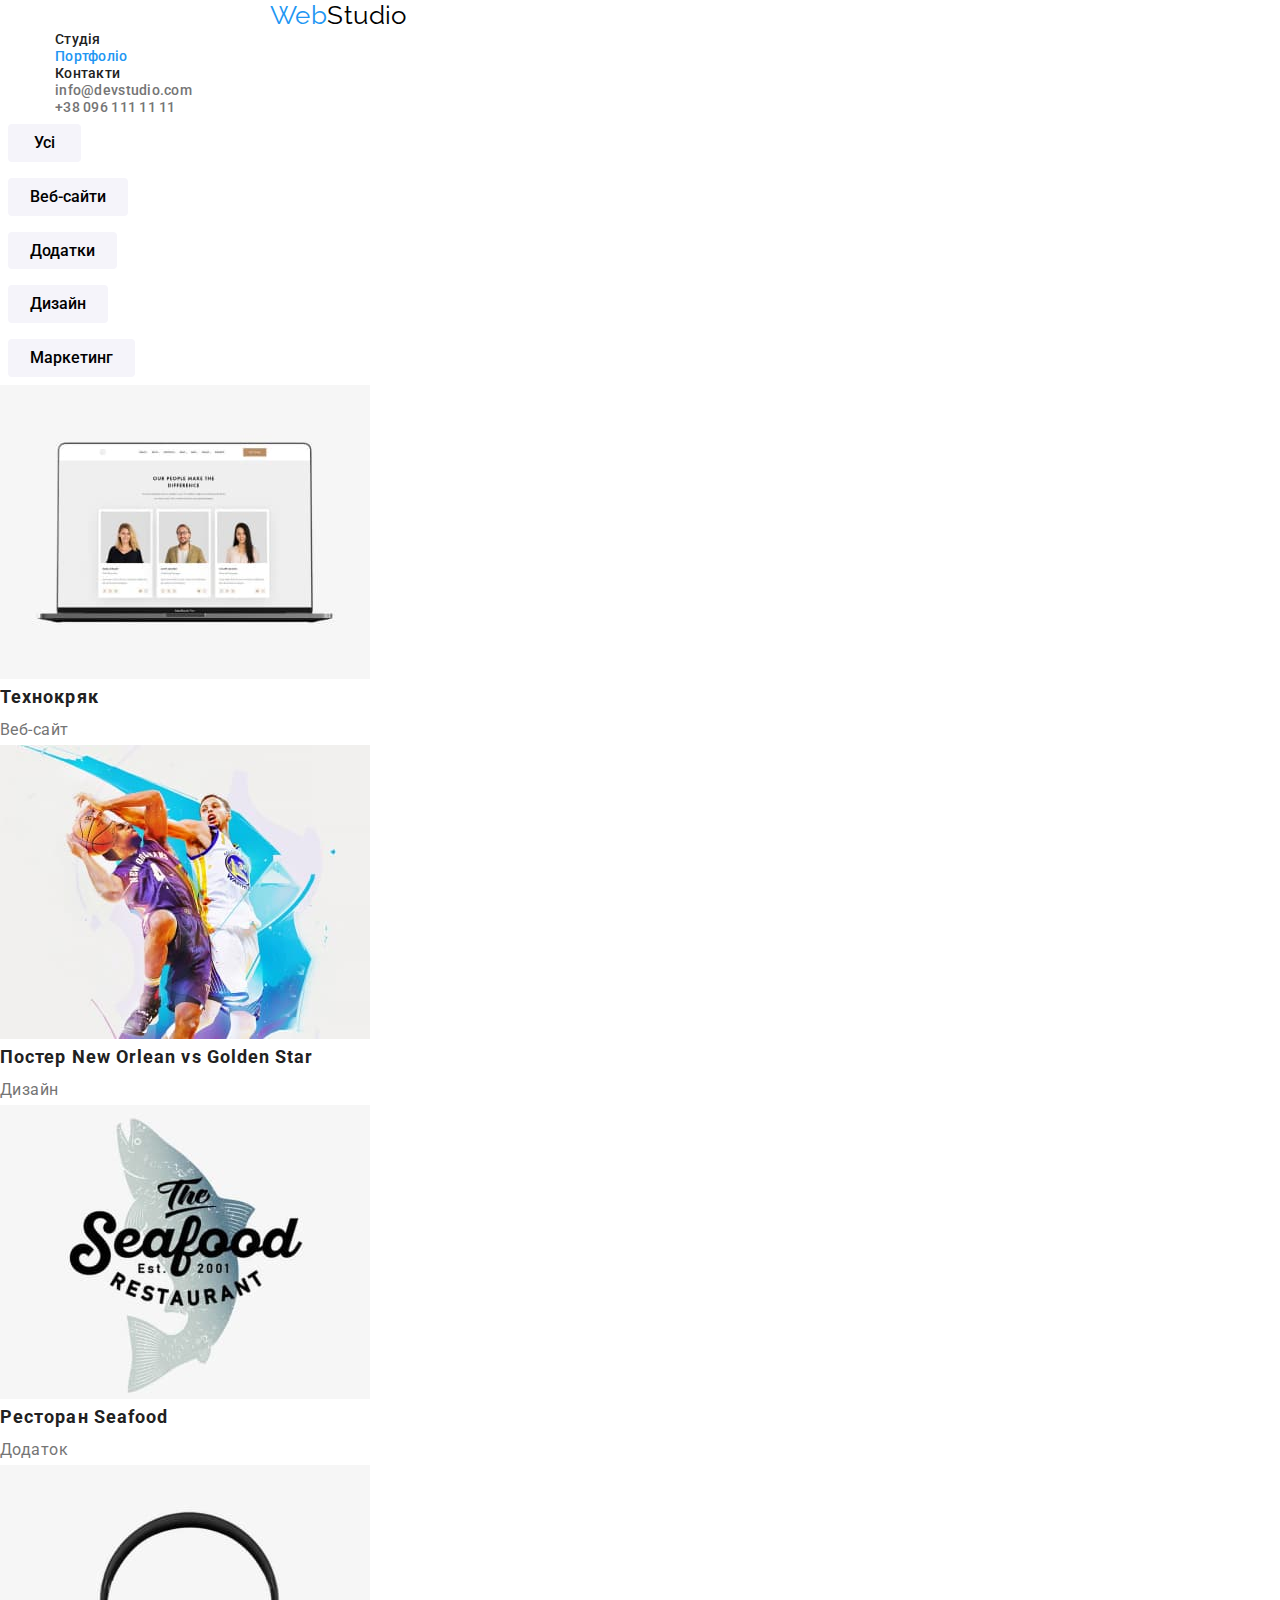
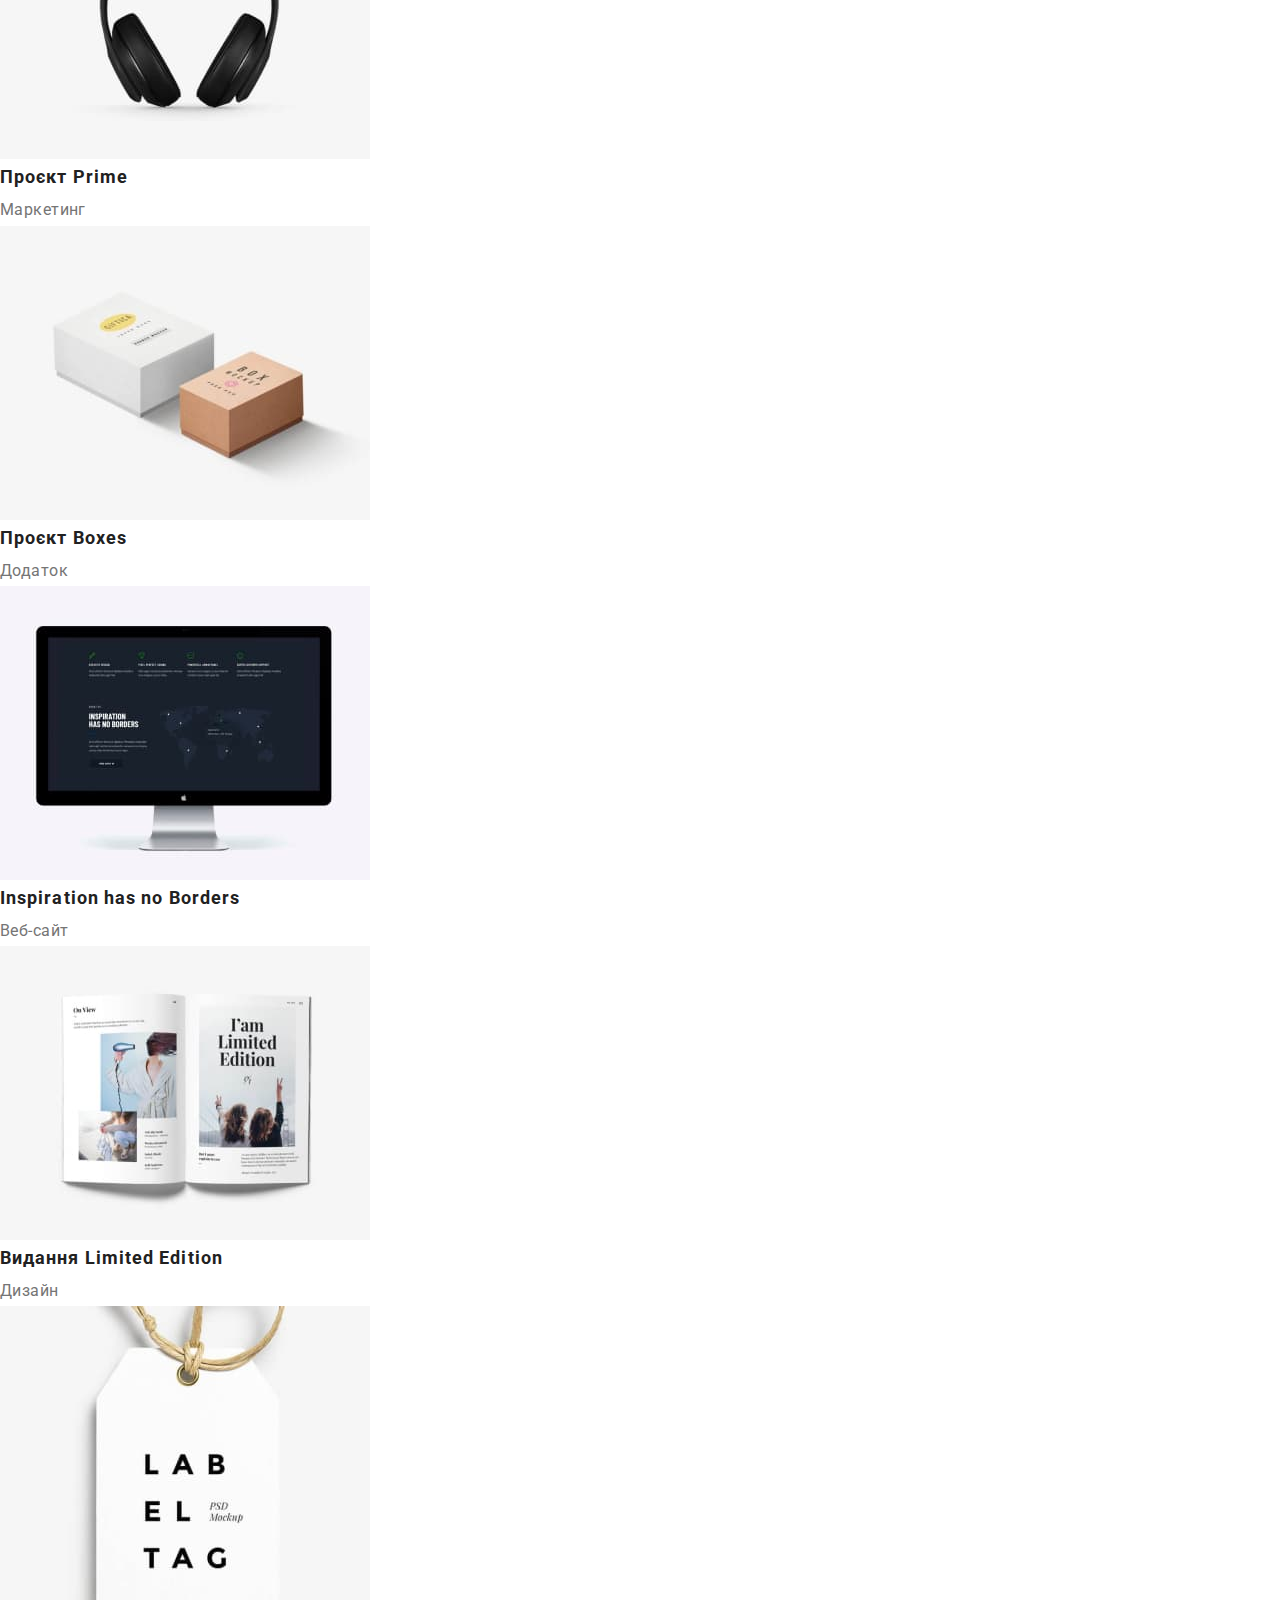
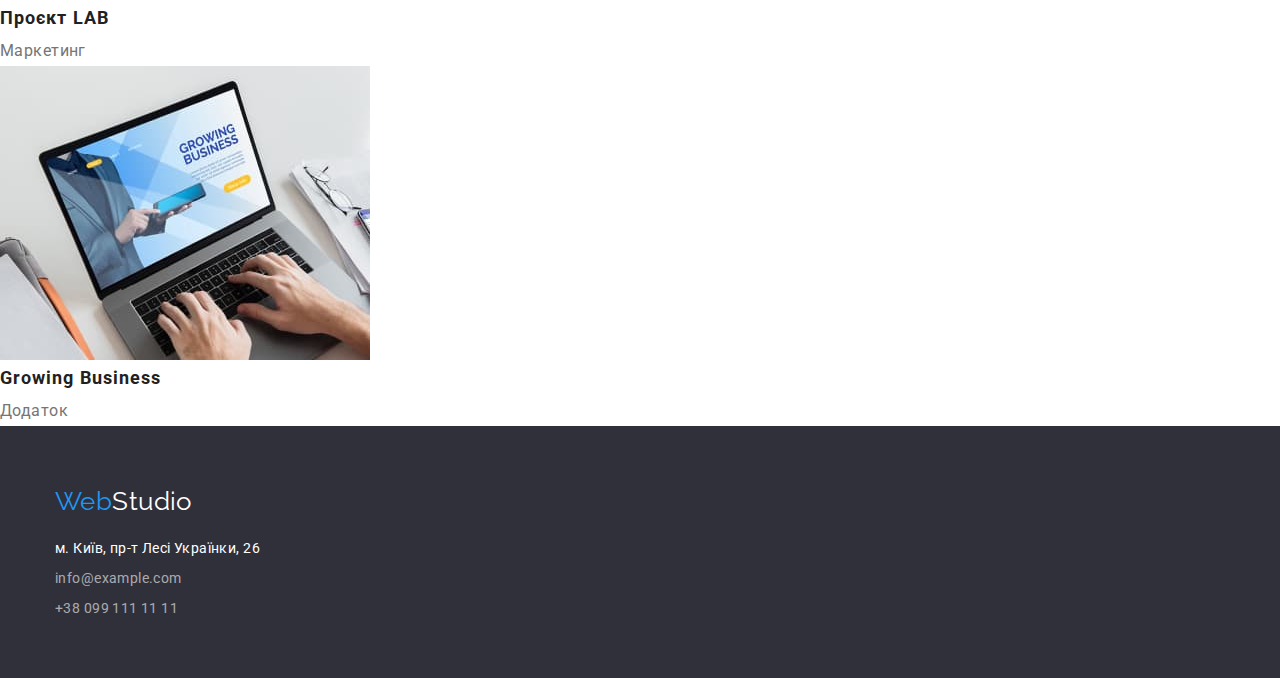
==== portfolio.html @ fede8898 "Initial commit" ====
<!DOCTYPE html>
<html lang="uk">

<head>
    <meta charset="UTF-8">
    <meta http-equiv="X-UA-Compatible" content="IE=edge">
    <meta name="viewport" content="width=device-width, initial-scale=1.0">
    <title>Document</title>
    <link rel="preconnect" href="https://fonts.googleapis.com">
    <link rel="preconnect" href="https://fonts.gstatic.com" crossorigin>
    <link
        href="https://fonts.googleapis.com/css2?family=Raleway:wght@700&family=Roboto:wght@400;500;700;900&display=swap"
        rel="stylesheet">
    <link rel="stylesheet"
        href="https://cdnjs.cloudflare.com/ajax/libs/modern-normalize/1.1.0/modern-normalize.min.css">
    <link rel="stylesheet" href="./css/styles.css" />

</head>

<body>
    <header>
        <div class="container">
            <nav class="page-nav">
                <a class="logo" href="./index.html" lang="en"><span class="logo-color">Web</span>Studio</a>
                <ul class="menu">
                    <li class="menu-item"><a class="menu-link " href="./index.html">Студія </a></li>
                    <li class="menu-item"><a class="menu-link current" href="./portfolio.html">Портфоліо</a></li>
                    <li class="menu-item"><a class="menu-link" href=""> Контакти</a> </li>
                </ul>
            </nav>

            <ul class="contact-list">
                <li class="contact-item"><a class="contact-link" href="mailto:info@devstudio.com">info@devstudio.com</a>
                </li>
                <li class="contact-item"><a class="contact-link" href="tel:+380961111111">+38 096 111 11 11</a></li>

            </ul>
        </div>
    </header>

    <!--Hero-->  
 <main>

<section class="main" >
    <h1 style="display: none;"></h1>
<ul class="main-list">
    <li><button class="list-button" type="button">Усі</button></li>
    <li><button class="list-button" type="button">Веб-сайти</button></li>
    <li><button class="list-button" type="button">Додатки</button></li>
    <li><button class="list-button" type="button">Дизайн</button></li>
    <li><button class="list-button" type="button">Маркетинг</button></li>
</ul>
<ul>
    <li>
        <img src="./images/portfolio/img.jpeg" 
        alt="Технокряк" width="370" height="294" >
        <h2 class="Project-name" >Технокряк</h2><p class="project-description">Веб-сайт</p>
    </li>
    <li>
        <img src="./images/portfolio/new-orlean.jpeg" 
        alt="Постер New Orlean vs Golden Star" width="370" height="294" >
        <h2 class="Project-name">Постер New Orlean vs Golden Star</h2><p class="project-description">Дизайн</p>
    </li>
    <li>
        <img src="./images/portfolio/seafood.jpeg" 
        alt="Ресторан Seafood" width="370" height="294" >
        <h2 class="Project-name">Ресторан Seafood</h2><p class="project-description">Додаток</p>
    </li>
    <li>
        <img src="./images/portfolio/prime.jpeg" 
        alt="Проєкт Prime" width="370" height="294" >
        <h2 class="Project-name">Проєкт Prime</h2><p class="project-description">Маркетинг</p>
    </li>
    <li>
        <img src="./images/portfolio/boxes.jpeg" 
        alt="Проєкт Boxes" width="370" height="294" >
        <h2 class="Project-name">Проєкт Boxes</h2><p class="project-description">Додаток</p>
    </li>
    <li>
        <img src="./images/portfolio/inspiration.jpeg" 
        alt="Inspiration has no Borders" width="370" height="294" >
        <h2 class="Project-name">Inspiration has no Borders</h2><p class="project-description">Веб-сайт</p>
    </li>
    <li>
        <img src="./images/portfolio/limited-edition.jpeg" 
        alt="Видання Limited Edition" width="370" height="294" >
        <h2 class="Project-name">Видання Limited Edition</h2><p class="project-description">Дизайн</p>
    </li>
    <li>
        <img src="./images/portfolio/lab.jpeg" 
        alt="Проєкт LAB" width="370" height="294" >
        <h2 class="Project-name">Проєкт LAB</h2><p class="project-description">Маркетинг</p>
    </li>
    <li>
        <img src="./images/portfolio/growing-business.jpeg" 
        alt="Growing Business" width="370" height="294" >
        <h2 class="Project-name">Growing Business</h2><p class="project-description">Додаток</p>
    </li>
</ul>

</section>

 </main>
    <footer class="footer">
        <div class="container">
            <a class="logo-footer" href="./index.html" lang="en"><span class="logo-color">Web</span>Studio</a>
    
            <address>
                <ul class="contact-list-footer">
                    <li class="contact-item"><a class="contact-link-footer" href="https://goo.gl/maps/TKHAfj8g6pcMw5vT8"
                            target="_blank" rel="noopener noreferrer"> <span class="address">м. Київ, пр-т Лесі Українки,
                                26</span></a></li>
                    <li class="contact-item"><a class="contact-link-footer"
                            href="mailto:info@example.com">info@example.com</a></li>
                    <li class="contact-item"><a class="contact-link-footer" href="tel:+380991111111">+38 099 111 11 11</a>
                    </li>
                </ul>
            </address>
    
    
        </div>
    </footer>
</body>

</html>
---- css/styles.css ----
a {
    text-decoration: none ;
}

p,
 h1,
 h2,
 h3,
 h4,
 h5,
 h6 {
  margin: 0;
}

img{
  display: block;
}

ul, ol {
    list-style: none;
    margin: 0;
    padding-left: 0;
}
:root {
    --primary-text-color: #757575;
    --secondary-text-color: #212121;
    --accent-color: #2196F3;
    --primary-white-color: #ffffff;
    --primery-color-button: #F5F4FA;
    --primary-bg-color: #2F303A;

}

body {
  color: var(--secondary-text-color);
  font-family: 'Roboto', sans-serif;
  letter-spacing: 0.03em;
  font-size: 14px;
  background-color: var(--primary-white-color);
}

.container {
  width: 1200px;
  padding-left: 15px;
  padding-right: 15px;
  margin: 0 auto;
}

.list {
  padding: 0;
  margin: 0;
  list-style: none;
} 

.button {
  font-size: 16px;
  display: block;
  margin: 0 auto;
  color:var(--primary-white-color);
  background-color:var(--accent-color);
  cursor: pointer;
  padding: 10px 32px;
  border-radius: 4px;
  text-align: center;
  min-width: 216px;
  height: 50px;
}

.button:hover,
.button:focus {
  background-color:var(--accent-color) ;
}


/* header */
.page-header {
  background: var(--primary-white-color);
}

.logo {
  color: #000000;;
  font-family: 'Raleway';
  font-size: 26px;
  line-height: 1.19;

  margin: 24px 93px 24px 215px;

  }
.logo-color {
  color: var(--accent-color);
  }

.menu-link {
  font-weight: 500;
  line-height: 1.14;
  letter-spacing: 0.02em;
  color: var(--secondary-text-color);
 
   }

.current {
  color: var(--accent-color);
  }

.menu-link:hover,
.menu-link:focus {
  color: var(--accent-color);
}

.contact-link {
  font-weight: 500;
  line-height: 1.14;
  letter-spacing: 0.02em;
  color: var(--primary-text-color);
}

.contact-link:hover,
.contact-link:focus {
  color: var(--accent-color);
}


  /* hero */ 

.hero {
  background-color: var(--primary-bg-color);
  height: 696px;
  text-align: center;
  margin-bottom: 94px; 
}

.hero-title {
  display: inline-block;
  color: var(--primary-white-color);
  font-weight: 900;
  font-size: 44px;
  line-height: 1.36;
  letter-spacing: 0.06em;
  text-transform: uppercase;
  ;

  height: 120px ;
  width: 696px;
  margin-top: 200px;
  margin-bottom: 30px;
  }
  

/* sectioon */


.section {
  padding-top: 94px;
  padding-bottom: 94px;
  background-color: var(--primary-white-color);
  }

.work-list .work-title {
  font-size: 14px;
  line-height: 1.14;
  text-transform: uppercase;   
  }

.work-description {
  line-height: 1.7;
  color:var(--primary-text-color);
  margin: 0;
  }

.section-team {
  background-color: var(--primery-color-button);
  
    }

.team-item {
  background-color: var(--primary-white-color);
  }

.section-title {
  font-size: 36px;
  line-height: 1.17;
  text-align: center;
  margin-bottom: 50px;
  }

.name-employee {
  font-size: 16px;
  line-height: 1.19;
  text-align: center; 
  }

.position {
  font-size: 16px;
  line-height: 1.19;
  text-align: center;
  color: var(--primary-text-color) ;
  }

  /* footer*/

.footer {
  background-color: var(--primary-bg-color);
  height: 252px;
  }

.logo-footer {
  color: var(--primary-white-color);
  font-family: 'Raleway',sans-serif;
  font-size: 26px;
  line-height: 1.19;

  margin: 60px 0 20px;
  display: inline-block;
  }

.contact-address-footer {
  line-height: 1.7;
  color: var(--primary-white-color);
  }

.contact-address-footer:hover,
.contact-address-footer:focus {
  color: var(--accent-color);
}



.contact-link-footer {
  font-style: normal;
  font-weight: 400;
  line-height: 1.7;
  color: rgba(255, 255, 255, 0.6);

  display: inline-block;
  height: 21px;
  margin-bottom: 9px;
}

.contact-link-footer:hover,
.contact-link-footer:focus {
  color: var(--accent-color);
}

.address {
  color: var(--primary-white-color);
}
/* portfolio */

.main {
  background-color:var(--primary-white-color);
}
.list-button {
  font-weight: 500;
  font-size: 16px;
  line-height: 1.62;
  text-align: center;
  background-color: var(--primery-color-button);

  cursor: pointer;
  border: none;
  border-radius: 4px;
  padding: 6px 22px;
  min-width: 73px;
  margin: 8px;
}
.list-button:hover,
.list-button:focus {
  color: var(--primary-white-color);
  background-color: var(--accent-color);
    
}
.Project-name {
font-size: 18px;
line-height: 2.0;
letter-spacing: 0.06em;

}
.project-description { 
    font-size: 16px;
    line-height: 1.88; 
    color: var(--primary-text-color);
}
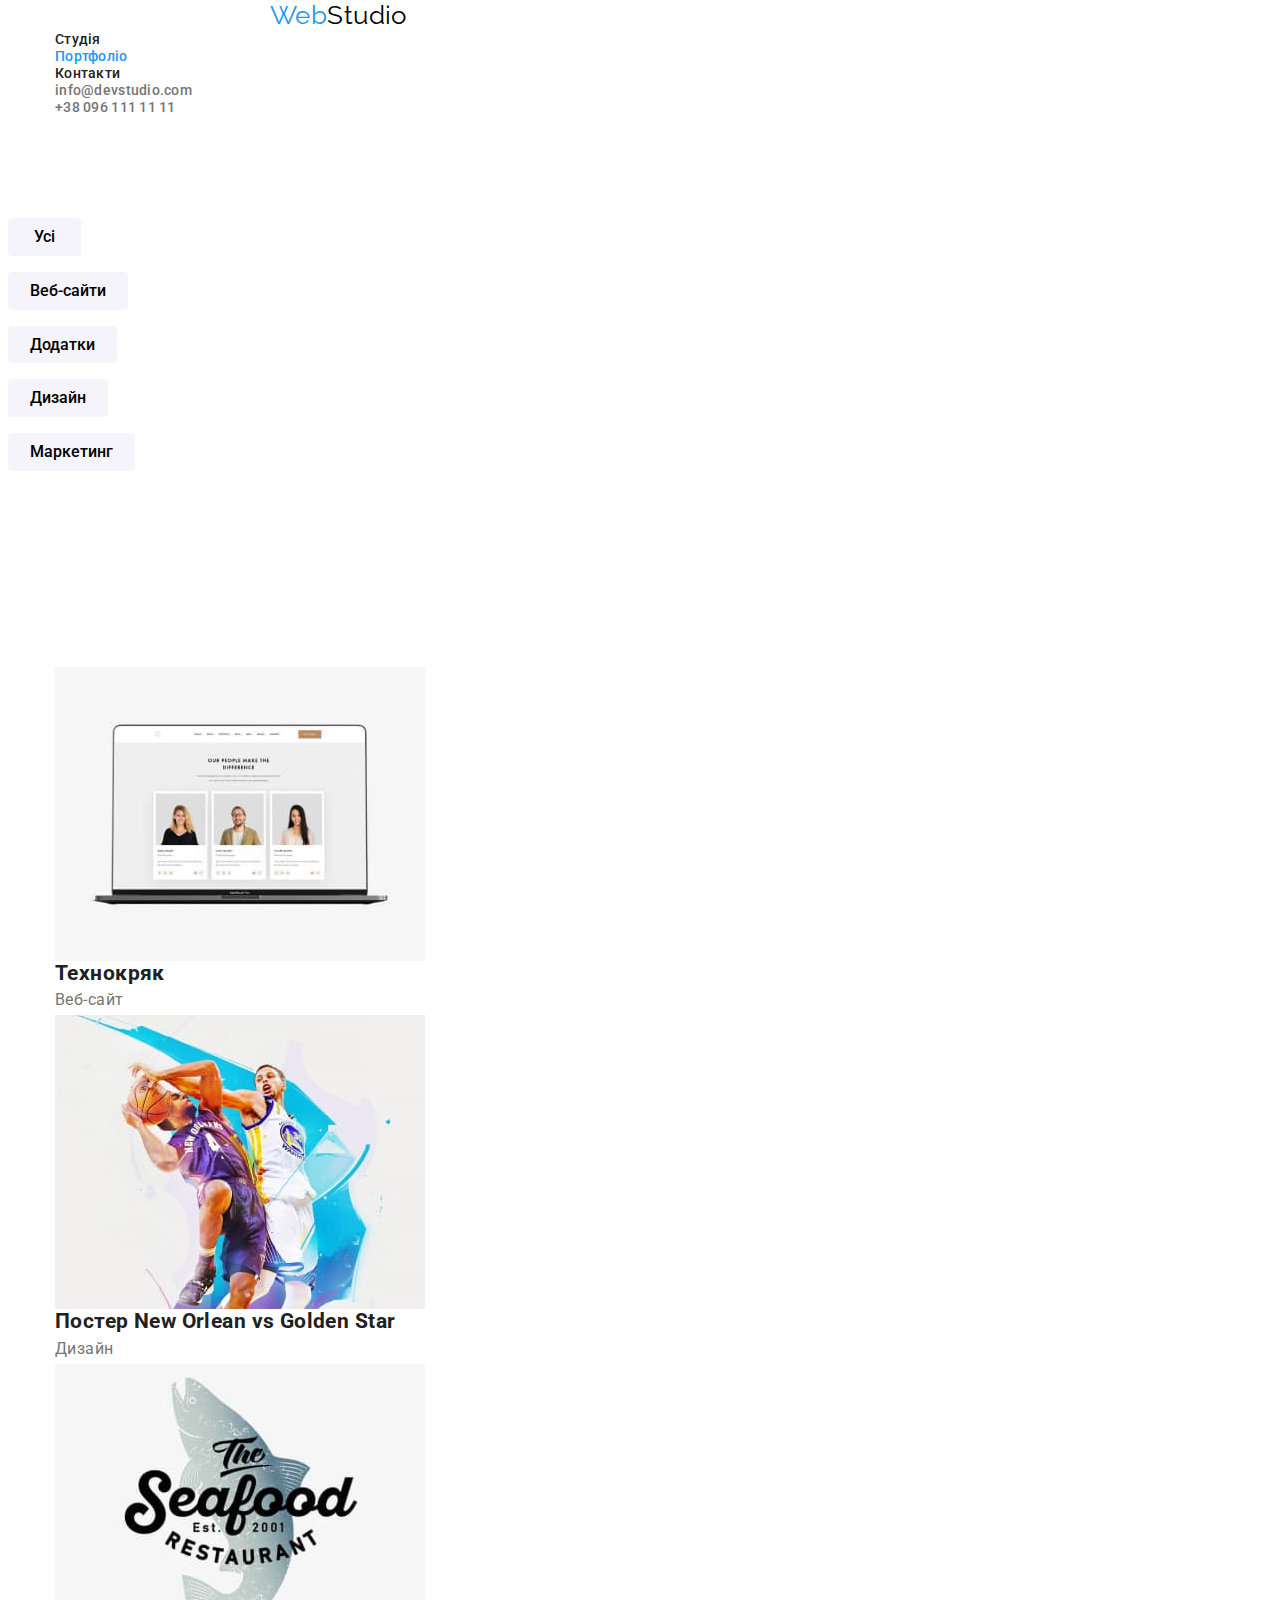
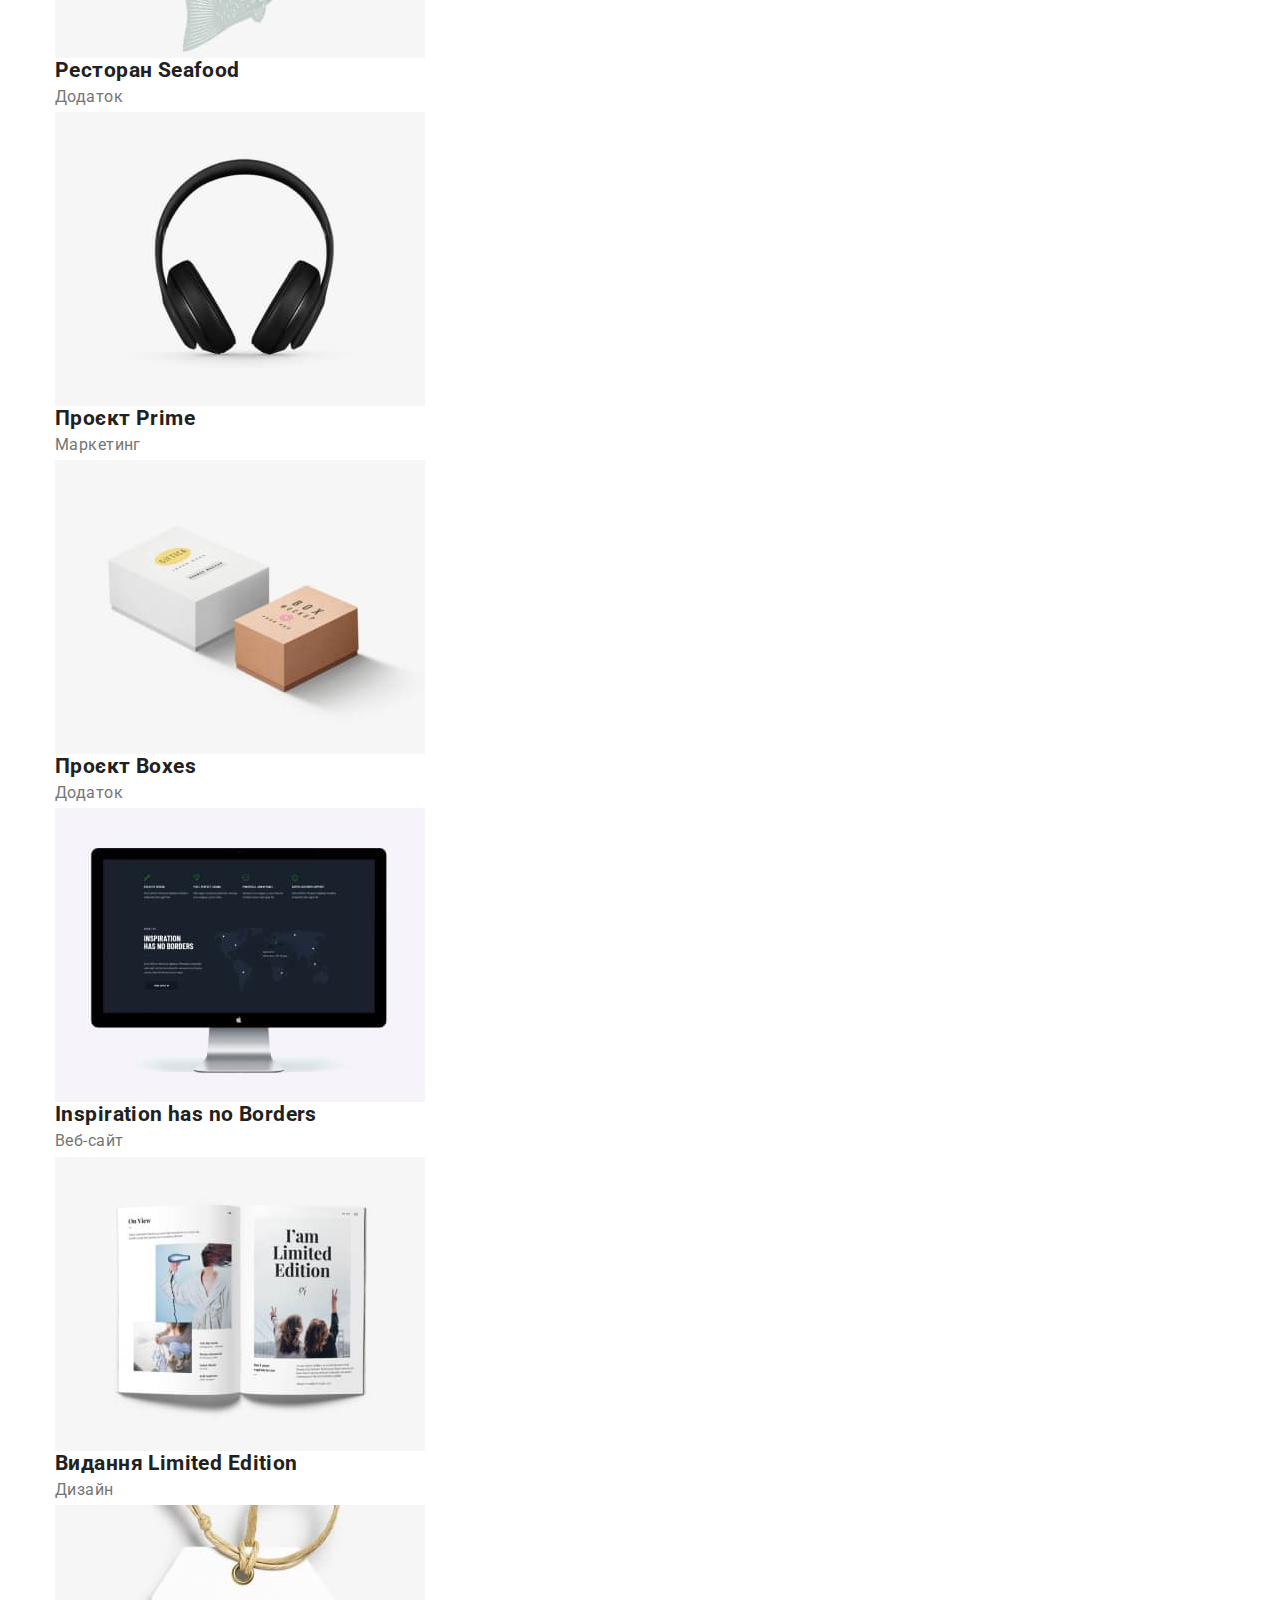
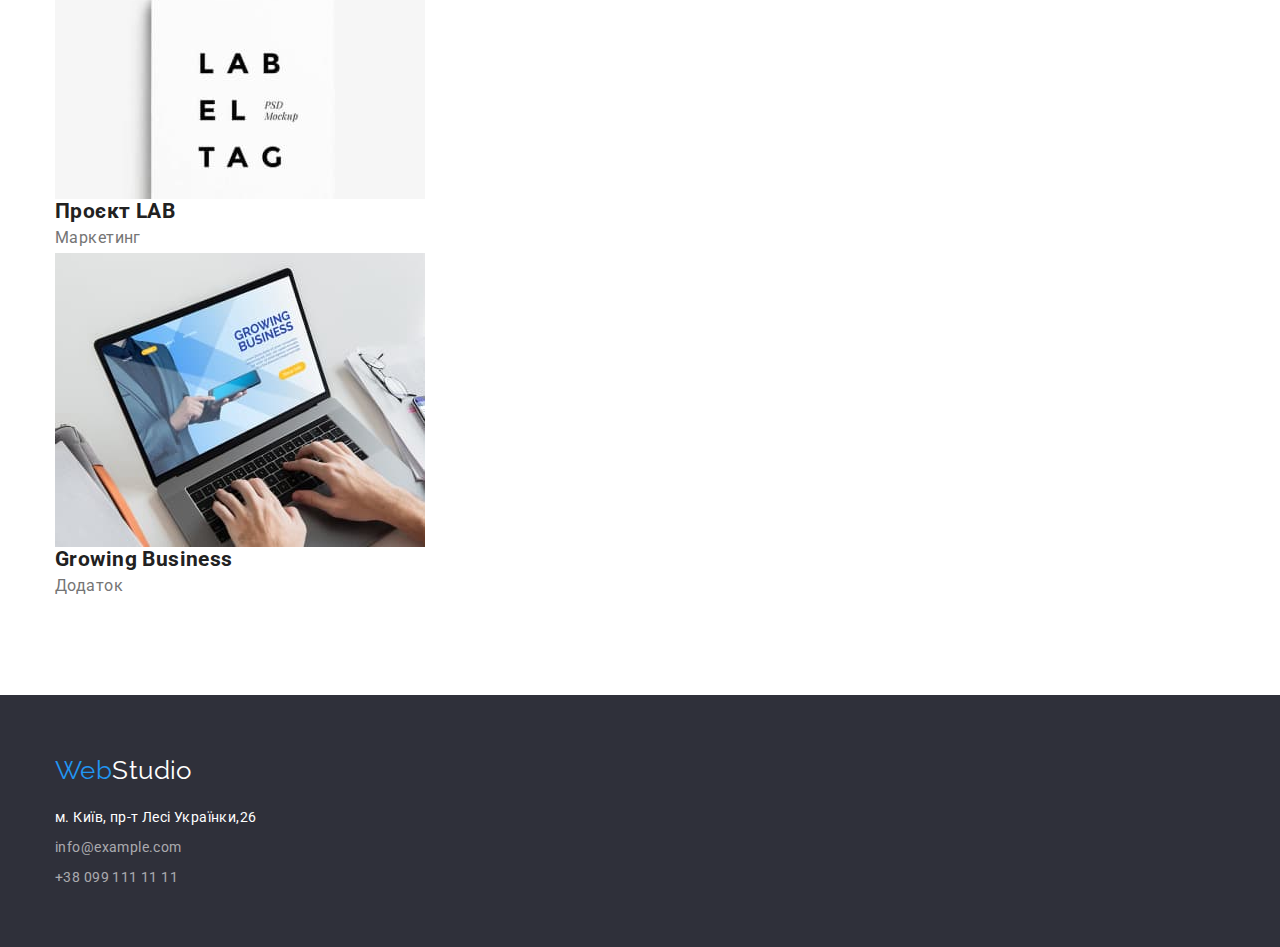
==== commit 96a521c9: "Update portfolio.html" ====
--- a/portfolio.html
+++ b/portfolio.html
@@ -19,29 +19,28 @@
 
 <body>
     <header>
-        <div class="container">
+        <div class="container nav">
             <nav class="page-nav">
                 <a class="logo" href="./index.html" lang="en"><span class="logo-color">Web</span>Studio</a>
                 <ul class="menu">
-                    <li class="menu-item"><a class="menu-link " href="./index.html">Студія </a></li>
-                    <li class="menu-item"><a class="menu-link current" href="./portfolio.html">Портфоліо</a></li>
+                    <li class="menu-item"><a class="menu-link" href="./index.html">Студія</a> </li>
+                    <li class="menu-item"><a class="menu-link current " href="./portfolio.html"> Портфоліо </a></li>
                     <li class="menu-item"><a class="menu-link" href=""> Контакти</a> </li>
                 </ul>
+                <ul class="contact-list">
+                    <li class="contact-item"><a class="contact-link" href="mailto:info@devstudio.com">info@devstudio.com</a>
+                    </li>
+                    <li class="contact-item"><a class="contact-link" href="tel:+380961111111">+38 096 111 11 11</a>
+                    </li>
+                </ul>
             </nav>
-
-            <ul class="contact-list">
-                <li class="contact-item"><a class="contact-link" href="mailto:info@devstudio.com">info@devstudio.com</a>
-                </li>
-                <li class="contact-item"><a class="contact-link" href="tel:+380961111111">+38 096 111 11 11</a></li>
-
-            </ul>
         </div>
     </header>
 
     <!--Hero-->  
  <main>
 
-<section class="main" >
+<section class="section main" >
     <h1 style="display: none;"></h1>
 <ul class="main-list">
     <li><button class="list-button" type="button">Усі</button></li>
@@ -50,57 +49,80 @@
     <li><button class="list-button" type="button">Дизайн</button></li>
     <li><button class="list-button" type="button">Маркетинг</button></li>
 </ul>
-<ul>
-    <li>
-        <img src="./images/portfolio/img.jpeg" 
-        alt="Технокряк" width="370" height="294" >
-        <h2 class="Project-name" >Технокряк</h2><p class="project-description">Веб-сайт</p>
+</section>
+
+
+<section class="section project">
+    <div class="container">
+<ul class="project-list">
+    <li class="project-item">
+        <img src="./images/portfolio/img.jpeg" alt="Технокряк" width="370" height="294" >
+       <div class="project-content">
+           <h2 class="project-name" >Технокряк</h2>
+        <p class="project-description">Веб-сайт</p>
+        </div>
     </li>
-    <li>
-        <img src="./images/portfolio/new-orlean.jpeg" 
-        alt="Постер New Orlean vs Golden Star" width="370" height="294" >
-        <h2 class="Project-name">Постер New Orlean vs Golden Star</h2><p class="project-description">Дизайн</p>
+    <li class="project-item">
+        <img src="./images/portfolio/new-orlean.jpeg" alt="Постер New Orlean vs Golden Star" width="370" height="294" >
+        <div class="project-content">
+           <h2 class="project-name">Постер New Orlean vs Golden Star</h2>
+        <p class="project-description">Дизайн</p>
+        </div>
     </li>
-    <li>
-        <img src="./images/portfolio/seafood.jpeg" 
-        alt="Ресторан Seafood" width="370" height="294" >
-        <h2 class="Project-name">Ресторан Seafood</h2><p class="project-description">Додаток</p>
+    <li class="project-item">
+        <img src="./images/portfolio/seafood.jpeg" alt="Ресторан Seafood" width="370" height="294" >
+        <div class="project-content">
+            <h2 class="project-name">Ресторан Seafood</h2>
+        <p class="project-description">Додаток</p>
+    </div>
     </li>
-    <li>
-        <img src="./images/portfolio/prime.jpeg" 
-        alt="Проєкт Prime" width="370" height="294" >
-        <h2 class="Project-name">Проєкт Prime</h2><p class="project-description">Маркетинг</p>
+    <li class="project-item">
+        <img src="./images/portfolio/prime.jpeg" alt="Проєкт Prime" width="370" height="294" >
+        <div class="project-content">
+            <h2 class="project-name">Проєкт Prime</h2>
+        <p class="project-description">Маркетинг</p>
+    </div>
     </li>
-    <li>
-        <img src="./images/portfolio/boxes.jpeg" 
-        alt="Проєкт Boxes" width="370" height="294" >
-        <h2 class="Project-name">Проєкт Boxes</h2><p class="project-description">Додаток</p>
+    <li class="project-item">
+        <img src="./images/portfolio/boxes.jpeg" alt="Проєкт Boxes" width="370" height="294" >
+        <div class="project-content">
+            <h2 class="project-name">Проєкт Boxes</h2>
+        <p class="project-description">Додаток</p>
+    </div>
     </li>
-    <li>
-        <img src="./images/portfolio/inspiration.jpeg" 
-        alt="Inspiration has no Borders" width="370" height="294" >
-        <h2 class="Project-name">Inspiration has no Borders</h2><p class="project-description">Веб-сайт</p>
+    <li class="project-item">
+        <img src="./images/portfolio/inspiration.jpeg" alt="Inspiration has no Borders" width="370" height="294" >
+        <div class="project-content">
+            <h2 class="project-name">Inspiration has no Borders</h2>
+        <p class="project-description">Веб-сайт</p>
+    </div>
     </li>
-    <li>
-        <img src="./images/portfolio/limited-edition.jpeg" 
-        alt="Видання Limited Edition" width="370" height="294" >
-        <h2 class="Project-name">Видання Limited Edition</h2><p class="project-description">Дизайн</p>
+    <li class="project-item">
+        <img src="./images/portfolio/limited-edition.jpeg" alt="Видання Limited Edition" width="370" height="294" >
+        <div class="project-content">
+            <h2 class="project-name">Видання Limited Edition</h2>
+        <p class="project-description">Дизайн</p>
+    </div>
     </li>
-    <li>
-        <img src="./images/portfolio/lab.jpeg" 
-        alt="Проєкт LAB" width="370" height="294" >
-        <h2 class="Project-name">Проєкт LAB</h2><p class="project-description">Маркетинг</p>
+    <li class="project-item">
+        <img src="./images/portfolio/lab.jpeg" alt="Проєкт LAB" width="370" height="294" >
+        <div class="project-content">
+            <h2 class="project-name">Проєкт LAB</h2>
+        <p class="project-description">Маркетинг</p>
+    </div>
     </li>
-    <li>
-        <img src="./images/portfolio/growing-business.jpeg" 
-        alt="Growing Business" width="370" height="294" >
-        <h2 class="Project-name">Growing Business</h2><p class="project-description">Додаток</p>
+    <li class="project-item">
+        <img src="./images/portfolio/growing-business.jpeg" alt="Growing Business" width="370" height="294" >
+        <div class="project-content">
+            <h2 class="project-name">Growing Business</h2>
+        <p class="project-description">Додаток</p>
+    </div>
     </li>
 </ul>
+</div>
+</section>
+</main>
 
-</section>
-
- </main>
     <footer class="footer">
         <div class="container">
             <a class="logo-footer" href="./index.html" lang="en"><span class="logo-color">Web</span>Studio</a>
@@ -108,18 +130,15 @@
             <address>
                 <ul class="contact-list-footer">
                     <li class="contact-item"><a class="contact-link-footer" href="https://goo.gl/maps/TKHAfj8g6pcMw5vT8"
-                            target="_blank" rel="noopener noreferrer"> <span class="address">м. Київ, пр-т Лесі Українки,
-                                26</span></a></li>
+                            target="_blank" rel="noopener noreferrer"> <span class="address">м. Київ, пр-т Лесі Українки,26</span></a></li>
                     <li class="contact-item"><a class="contact-link-footer"
                             href="mailto:info@example.com">info@example.com</a></li>
                     <li class="contact-item"><a class="contact-link-footer" href="tel:+380991111111">+38 099 111 11 11</a>
                     </li>
                 </ul>
             </address>
-    
-    
         </div>
     </footer>
 </body>
 
-</html>+</html>
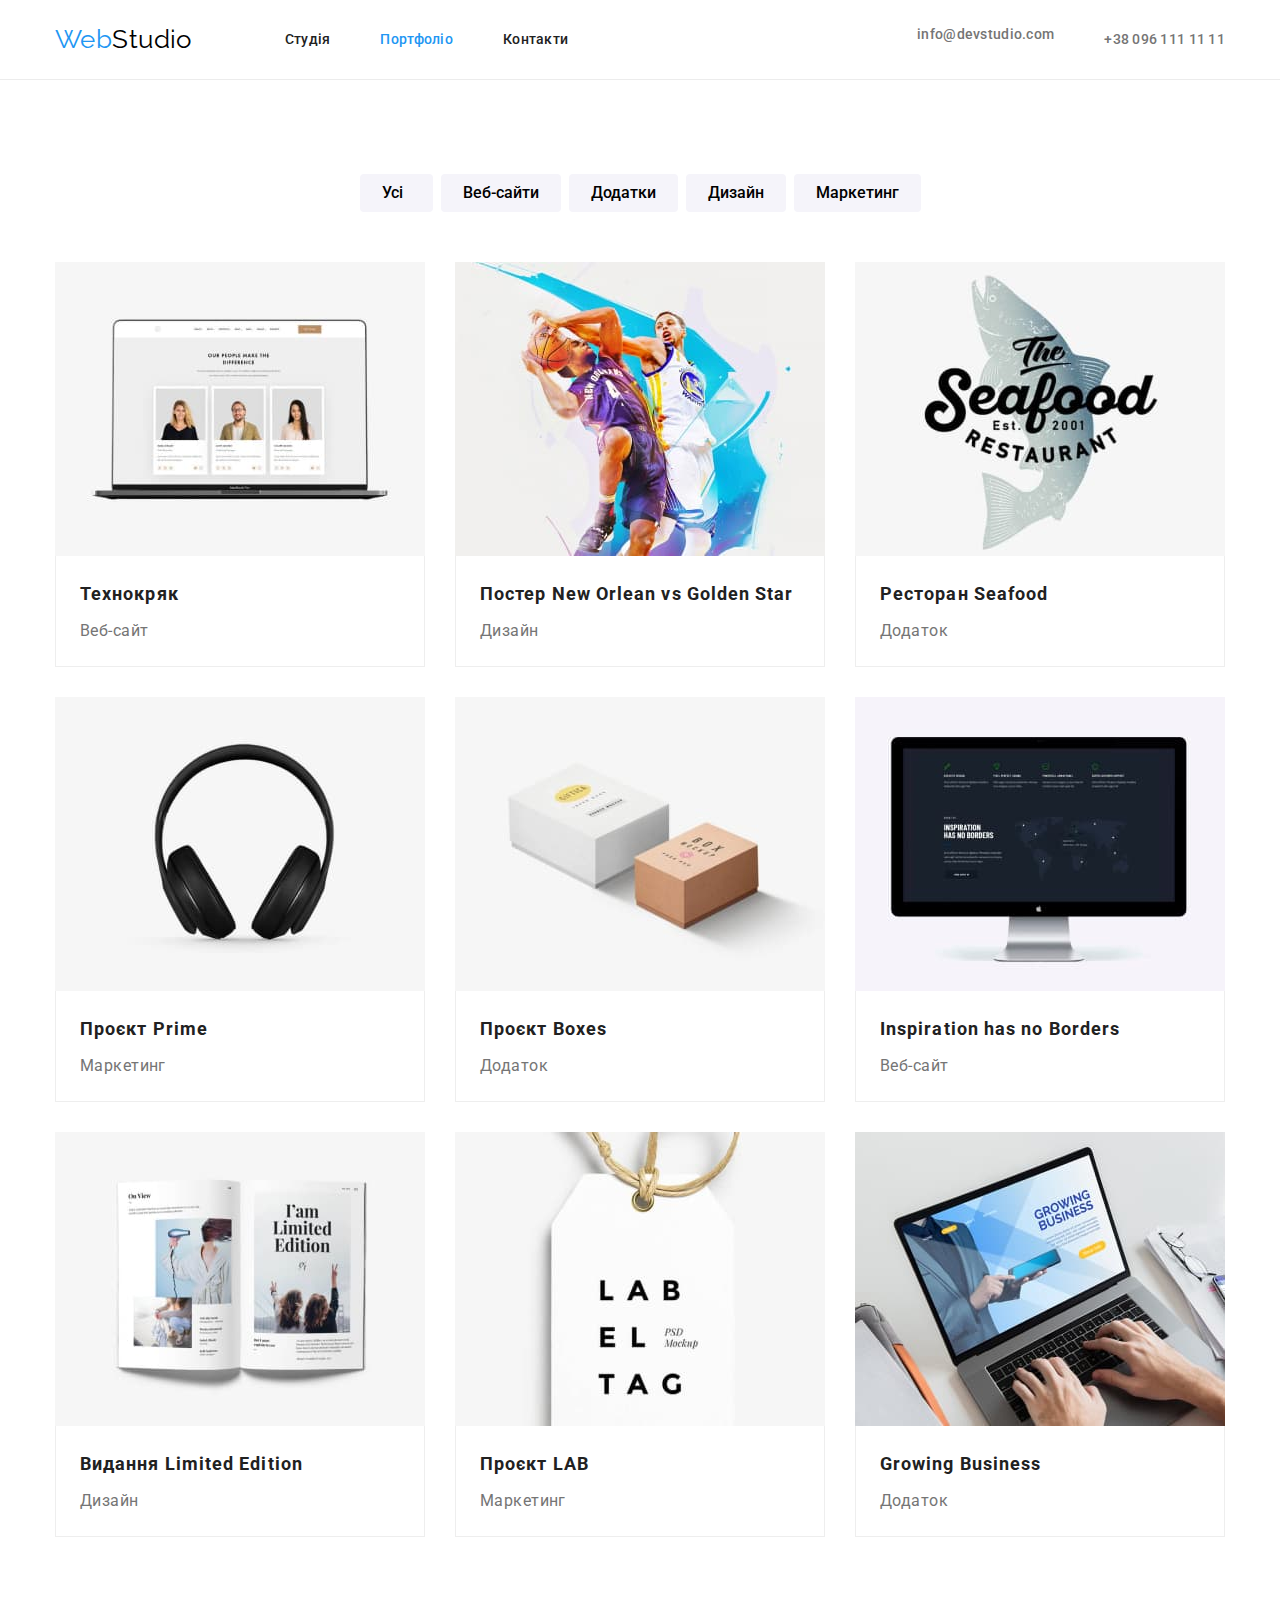
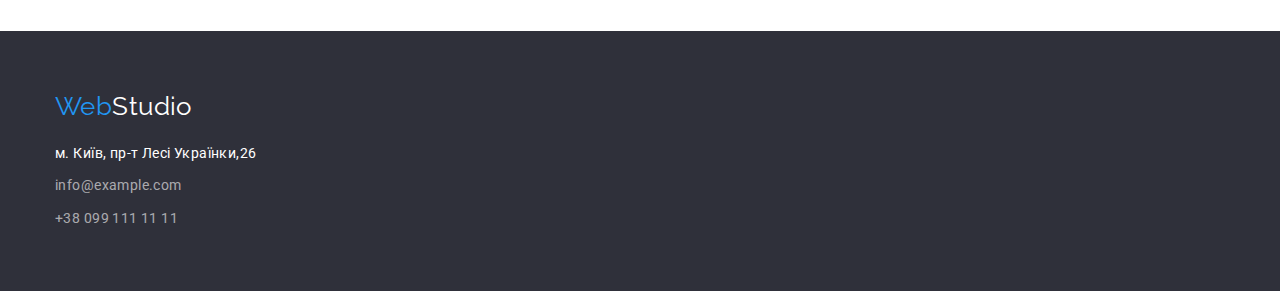
==== commit cea0d7aa: "Update portfolio.html" ====
--- a/portfolio.html
+++ b/portfolio.html
@@ -28,7 +28,8 @@
                     <li class="menu-item"><a class="menu-link" href=""> Контакти</a> </li>
                 </ul>
                 <ul class="contact-list">
-                    <li class="contact-item"><a class="contact-link" href="mailto:info@devstudio.com">info@devstudio.com</a>
+                    <li class="contact-item"><a class="contact-link"
+                            href="mailto:info@devstudio.com">info@devstudio.com</a>
                     </li>
                     <li class="contact-item"><a class="contact-link" href="tel:+380961111111">+38 096 111 11 11</a>
                     </li>
@@ -37,103 +38,105 @@
         </div>
     </header>
 
-    <!--Hero-->  
- <main>
+    <!--Hero-->
+    <main>
 
-<section class="section main" >
-    <h1 style="display: none;"></h1>
-<ul class="main-list">
-    <li><button class="list-button" type="button">Усі</button></li>
-    <li><button class="list-button" type="button">Веб-сайти</button></li>
-    <li><button class="list-button" type="button">Додатки</button></li>
-    <li><button class="list-button" type="button">Дизайн</button></li>
-    <li><button class="list-button" type="button">Маркетинг</button></li>
-</ul>
-</section>
-
-
-<section class="section project">
-    <div class="container">
-<ul class="project-list">
-    <li class="project-item">
-        <img src="./images/portfolio/img.jpeg" alt="Технокряк" width="370" height="294" >
-       <div class="project-content">
-           <h2 class="project-name" >Технокряк</h2>
-        <p class="project-description">Веб-сайт</p>
-        </div>
-    </li>
-    <li class="project-item">
-        <img src="./images/portfolio/new-orlean.jpeg" alt="Постер New Orlean vs Golden Star" width="370" height="294" >
-        <div class="project-content">
-           <h2 class="project-name">Постер New Orlean vs Golden Star</h2>
-        <p class="project-description">Дизайн</p>
-        </div>
-    </li>
-    <li class="project-item">
-        <img src="./images/portfolio/seafood.jpeg" alt="Ресторан Seafood" width="370" height="294" >
-        <div class="project-content">
-            <h2 class="project-name">Ресторан Seafood</h2>
-        <p class="project-description">Додаток</p>
-    </div>
-    </li>
-    <li class="project-item">
-        <img src="./images/portfolio/prime.jpeg" alt="Проєкт Prime" width="370" height="294" >
-        <div class="project-content">
-            <h2 class="project-name">Проєкт Prime</h2>
-        <p class="project-description">Маркетинг</p>
-    </div>
-    </li>
-    <li class="project-item">
-        <img src="./images/portfolio/boxes.jpeg" alt="Проєкт Boxes" width="370" height="294" >
-        <div class="project-content">
-            <h2 class="project-name">Проєкт Boxes</h2>
-        <p class="project-description">Додаток</p>
-    </div>
-    </li>
-    <li class="project-item">
-        <img src="./images/portfolio/inspiration.jpeg" alt="Inspiration has no Borders" width="370" height="294" >
-        <div class="project-content">
-            <h2 class="project-name">Inspiration has no Borders</h2>
-        <p class="project-description">Веб-сайт</p>
-    </div>
-    </li>
-    <li class="project-item">
-        <img src="./images/portfolio/limited-edition.jpeg" alt="Видання Limited Edition" width="370" height="294" >
-        <div class="project-content">
-            <h2 class="project-name">Видання Limited Edition</h2>
-        <p class="project-description">Дизайн</p>
-    </div>
-    </li>
-    <li class="project-item">
-        <img src="./images/portfolio/lab.jpeg" alt="Проєкт LAB" width="370" height="294" >
-        <div class="project-content">
-            <h2 class="project-name">Проєкт LAB</h2>
-        <p class="project-description">Маркетинг</p>
-    </div>
-    </li>
-    <li class="project-item">
-        <img src="./images/portfolio/growing-business.jpeg" alt="Growing Business" width="370" height="294" >
-        <div class="project-content">
-            <h2 class="project-name">Growing Business</h2>
-        <p class="project-description">Додаток</p>
-    </div>
-    </li>
-</ul>
-</div>
-</section>
-</main>
+        <section class="section project">
+         <div class="container">
+             <h1 style="display: none;"></h1>
+            <ul class="main-list">
+                <li><button class="list-button" type="button">Усі</button></li>
+                <li><button class="list-button" type="button">Веб-сайти</button></li>
+                <li><button class="list-button" type="button">Додатки</button></li>
+                <li><button class="list-button" type="button">Дизайн</button></li>
+                <li><button class="list-button" type="button">Маркетинг</button></li>
+            </ul>
+                <ul class="project-list">
+                    <li class="project-item">
+                        <img src="./images/portfolio/img.jpeg" alt="Технокряк" width="370" height="294">
+                        <div class="project-content">
+                            <h2 class="project-name">Технокряк</h2>
+                            <p class="project-description">Веб-сайт</p>
+                        </div>
+                    </li>
+                    <li class="project-item">
+                        <img src="./images/portfolio/new-orlean.jpeg" alt="Постер New Orlean vs Golden Star" width="370"
+                            height="294">
+                        <div class="project-content">
+                            <h2 class="project-name">Постер New Orlean vs Golden Star</h2>
+                            <p class="project-description">Дизайн</p>
+                        </div>
+                    </li>
+                    <li class="project-item">
+                        <img src="./images/portfolio/seafood.jpeg" alt="Ресторан Seafood" width="370" height="294">
+                        <div class="project-content">
+                            <h2 class="project-name">Ресторан Seafood</h2>
+                            <p class="project-description">Додаток</p>
+                        </div>
+                    </li>
+                    <li class="project-item">
+                        <img src="./images/portfolio/prime.jpeg" alt="Проєкт Prime" width="370" height="294">
+                        <div class="project-content">
+                            <h2 class="project-name">Проєкт Prime</h2>
+                            <p class="project-description">Маркетинг</p>
+                        </div>
+                    </li>
+                    <li class="project-item">
+                        <img src="./images/portfolio/boxes.jpeg" alt="Проєкт Boxes" width="370" height="294">
+                        <div class="project-content">
+                            <h2 class="project-name">Проєкт Boxes</h2>
+                            <p class="project-description">Додаток</p>
+                        </div>
+                    </li>
+                    <li class="project-item">
+                        <img src="./images/portfolio/inspiration.jpeg" alt="Inspiration has no Borders" width="370"
+                            height="294">
+                        <div class="project-content">
+                            <h2 class="project-name">Inspiration has no Borders</h2>
+                            <p class="project-description">Веб-сайт</p>
+                        </div>
+                    </li>
+                    <li class="project-item">
+                        <img src="./images/portfolio/limited-edition.jpeg" alt="Видання Limited Edition" width="370"
+                            height="294">
+                        <div class="project-content">
+                            <h2 class="project-name">Видання Limited Edition</h2>
+                            <p class="project-description">Дизайн</p>
+                        </div>
+                    </li>
+                    <li class="project-item">
+                        <img src="./images/portfolio/lab.jpeg" alt="Проєкт LAB" width="370" height="294">
+                        <div class="project-content">
+                            <h2 class="project-name">Проєкт LAB</h2>
+                            <p class="project-description">Маркетинг</p>
+                        </div>
+                    </li>
+                    <li class="project-item">
+                        <img src="./images/portfolio/growing-business.jpeg" alt="Growing Business" width="370"
+                            height="294">
+                        <div class="project-content">
+                            <h2 class="project-name">Growing Business</h2>
+                            <p class="project-description">Додаток</p>
+                        </div>
+                    </li>
+                </ul>
+            </div>
+        </section>
+    </main>
 
     <footer class="footer">
         <div class="container">
             <a class="logo-footer" href="./index.html" lang="en"><span class="logo-color">Web</span>Studio</a>
-    
+
             <address>
                 <ul class="contact-list-footer">
                     <li class="contact-item"><a class="contact-link-footer" href="https://goo.gl/maps/TKHAfj8g6pcMw5vT8"
-                            target="_blank" rel="noopener noreferrer"> <span class="address">м. Київ, пр-т Лесі Українки,26</span></a></li>
+                            target="_blank" rel="noopener noreferrer"> <span class="address">м. Київ, пр-т Лесі
+                                Українки,26</span></a></li>
                     <li class="contact-item"><a class="contact-link-footer"
                             href="mailto:info@example.com">info@example.com</a></li>
-                    <li class="contact-item"><a class="contact-link-footer" href="tel:+380991111111">+38 099 111 11 11</a>
+                    <li class="contact-item"><a class="contact-link-footer" href="tel:+380991111111">+38 099 111 11
+                            11</a>
                     </li>
                 </ul>
             </address>
--- a/css/styles.css
+++ b/css/styles.css
@@ -1,33 +1,37 @@
 a {
-    text-decoration: none ;
+  text-decoration: none;
 }
 
 p,
- h1,
- h2,
- h3,
- h4,
- h5,
- h6 {
+h1,
+h2,
+h3,
+h4,
+h5,
+h6 {
   margin: 0;
 }
 
-img{
+img {
   display: block;
-}
-
-ul, ol {
-    list-style: none;
-    margin: 0;
-    padding-left: 0;
-}
+  min-width: 100%;
+  height: auto;
+}
+
+ul,
+ol {
+  list-style: none;
+  margin: 0;
+  padding-left: 0;
+}
+
 :root {
-    --primary-text-color: #757575;
-    --secondary-text-color: #212121;
-    --accent-color: #2196F3;
-    --primary-white-color: #ffffff;
-    --primery-color-button: #F5F4FA;
-    --primary-bg-color: #2F303A;
+  --primary-text-color: #757575;
+  --secondary-text-color: #212121;
+  --accent-color: #2196F3;
+  --primary-white-color: #ffffff;
+  --primery-color-button: #F5F4FA;
+  --primary-bg-color: #2F303A;
 
 }
 
@@ -50,64 +54,90 @@
   padding: 0;
   margin: 0;
   list-style: none;
-} 
+}
 
 .button {
   font-size: 16px;
   display: block;
   margin: 0 auto;
-  color:var(--primary-white-color);
-  background-color:var(--accent-color);
+  color: var(--primary-white-color);
+  background-color: var(--accent-color);
   cursor: pointer;
   padding: 10px 32px;
   border-radius: 4px;
   text-align: center;
   min-width: 216px;
   height: 50px;
+  border: none;
 }
 
 .button:hover,
 .button:focus {
-  background-color:var(--accent-color) ;
-}
-
-
-/* header */
-.page-header {
-  background: var(--primary-white-color);
+  background-color: var(--accent-color);
+}
+
+header {
+  border-bottom: 1px solid #ECECEC;
+  padding: 24px 0;
+}
+
+/* ------------header---------------- */
+
+
+.header.container {
+  display: flex;
+}
+
+.page-nav {
+  display: flex;
+  margin-right: auto;
+  align-items: center;
 }
 
 .logo {
-  color: #000000;;
+  display: inline-block;
+  color: #000000;
+  align-items: center;
   font-family: 'Raleway';
   font-size: 26px;
   line-height: 1.19;
-
-  margin: 24px 93px 24px 215px;
-
-  }
+  margin-right: 93px;
+}
+
 .logo-color {
   color: var(--accent-color);
-  }
+}
+
+.menu {
+  display: flex;
+  gap: 50px;
+  margin-right: auto;
+}
 
 .menu-link {
   font-weight: 500;
   line-height: 1.14;
   letter-spacing: 0.02em;
-  color: var(--secondary-text-color);
- 
-   }
+  color: #212121;
+}
 
 .current {
   color: var(--accent-color);
-  }
+}
 
 .menu-link:hover,
 .menu-link:focus {
   color: var(--accent-color);
 }
 
+.contact-list {
+  display: flex;
+  gap: 50px;
+  align-items: center;
+}
+
 .contact-link {
+  display: inline-block;
   font-weight: 500;
   line-height: 1.14;
   letter-spacing: 0.02em;
@@ -119,137 +149,134 @@
   color: var(--accent-color);
 }
 
-
-  /* hero */ 
-
-.hero {
+/*------------hero------------- */
+
+.section.hero {
   background-color: var(--primary-bg-color);
-  height: 696px;
-  text-align: center;
-  margin-bottom: 94px; 
+  text-align: center;
+  padding-top: 200px;
+  padding-bottom: 200px;
 }
 
 .hero-title {
-  display: inline-block;
+  display: flex;
   color: var(--primary-white-color);
   font-weight: 900;
   font-size: 44px;
   line-height: 1.36;
   letter-spacing: 0.06em;
   text-transform: uppercase;
-  ;
-
-  height: 120px ;
+  margin-right: auto;
+  margin-left: auto;
+  margin-bottom: 30px;
   width: 696px;
-  margin-top: 200px;
-  margin-bottom: 30px;
-  }
-  
-
-/* sectioon */
+}
+
+
+/* section */
 
 
 .section {
   padding-top: 94px;
   padding-bottom: 94px;
   background-color: var(--primary-white-color);
-  }
-
-.work-list .work-title {
+}
+
+.work-list {
+  display: flex;
+  gap: 30px;
+  justify-content: space-between;
+}
+
+.work-title {
   font-size: 14px;
   line-height: 1.14;
-  text-transform: uppercase;   
-  }
+  text-transform: uppercase;
+  margin-bottom: 10px;
+}
 
 .work-description {
   line-height: 1.7;
-  color:var(--primary-text-color);
+  color: var(--primary-text-color);
+  width: 270px;
+  min-height: 48px;
   margin: 0;
-  }
-
-.section-team {
-  background-color: var(--primery-color-button);
-  
-    }
-
-.team-item {
-  background-color: var(--primary-white-color);
-  }
+}
 
 .section-title {
   font-size: 36px;
   line-height: 1.17;
   text-align: center;
   margin-bottom: 50px;
-  }
+}
+
+.section.work {
+  padding-top: 0;
+}
+
+.our-work {
+  display: flex;
+  justify-content: space-between;
+}
+
+.team.section {
+  background-color: var(--primery-color-button);
+}
+
+.team-list{
+  display: flex;
+  justify-content: space-around;
+}
+.team-item {
+  border-radius: 0px 0px 4px 4px;
+  background-color: var(--primary-white-color);
+  box-shadow: 0px 1px 3px rgba(0, 0, 0, 0.12),
+   0px 1px 1px rgba(0, 0, 0, 0.14),
+    0px 2px 1px rgba(0, 0, 0, 0.2);
+}
+
+.section-team {
+  padding-bottom: 94px;
+  background-color: var(--primery-color-button);
+}
+
+.div-team {
+  padding-bottom: 30px;
+  padding-top: 30px;
+
+}
 
 .name-employee {
   font-size: 16px;
   line-height: 1.19;
-  text-align: center; 
-  }
+  text-align: center;
+  margin-bottom: 10px;
+}
 
 .position {
   font-size: 16px;
   line-height: 1.19;
   text-align: center;
-  color: var(--primary-text-color) ;
-  }
-
-  /* footer*/
-
-.footer {
-  background-color: var(--primary-bg-color);
-  height: 252px;
-  }
-
-.logo-footer {
-  color: var(--primary-white-color);
-  font-family: 'Raleway',sans-serif;
-  font-size: 26px;
-  line-height: 1.19;
-
-  margin: 60px 0 20px;
-  display: inline-block;
-  }
-
-.contact-address-footer {
-  line-height: 1.7;
-  color: var(--primary-white-color);
-  }
-
-.contact-address-footer:hover,
-.contact-address-footer:focus {
-  color: var(--accent-color);
-}
-
-
-
-.contact-link-footer {
-  font-style: normal;
-  font-weight: 400;
-  line-height: 1.7;
-  color: rgba(255, 255, 255, 0.6);
-
-  display: inline-block;
-  height: 21px;
-  margin-bottom: 9px;
-}
-
-.contact-link-footer:hover,
-.contact-link-footer:focus {
-  color: var(--accent-color);
-}
-
-.address {
-  color: var(--primary-white-color);
-}
-/* portfolio */
+  color: var(--primary-text-color);
+}
+
+
+/* -----------------portfolio---------------------- */
 
 .main {
-  background-color:var(--primary-white-color);
-}
+  background-color: var(--primary-white-color);
+}
+
+
+.main-list {
+  display: flex;
+  justify-content: center;
+  gap: 8px;
+  margin-bottom: 50px;
+}
+
 .list-button {
+  display: flex;
   font-weight: 500;
   font-size: 16px;
   line-height: 1.62;
@@ -261,22 +288,97 @@
   border-radius: 4px;
   padding: 6px 22px;
   min-width: 73px;
-  margin: 8px;
-}
+}
+
 .list-button:hover,
 .list-button:focus {
   color: var(--primary-white-color);
   background-color: var(--accent-color);
-    
-}
-.Project-name {
-font-size: 18px;
-line-height: 2.0;
-letter-spacing: 0.06em;
-
-}
-.project-description { 
-    font-size: 16px;
-    line-height: 1.88; 
-    color: var(--primary-text-color);
-}+}
+
+.section.project {
+  display: flex;
+}
+
+.project-item {
+  display: inline-block;
+  width: calc((100% - 2 * 30px) / 3);
+
+}
+
+.project-content {
+  padding: 20px 24px;
+  border: 1px solid #EEEEEE;
+  border-top: none;
+}
+
+.project-list {
+  display: flex;
+  justify-content: space-between;
+  flex-wrap: wrap;
+  gap: 30px;
+}
+
+
+.project-name {
+  font-size: 18px;
+  line-height: 2.0;
+  letter-spacing: 0.06em;
+  margin-bottom: 4px;
+}
+
+.project-description {
+  font-size: 16px;
+  line-height: 1.87;
+  color: var(--primary-text-color);
+}
+
+/* ---------------footer-----------------*/
+
+.footer {
+  background-color: var(--primary-bg-color);
+  padding: 60px 0;
+}
+
+.logo-footer {
+  color: var(--primary-white-color);
+  font-family: 'Raleway', sans-serif;
+  font-size: 26px;
+  line-height: 1.19;
+  display: inline-block;
+  margin-bottom: 20px;
+}
+
+.contact-address-footer {
+  line-height: 1.7;
+  color: var(--primary-white-color);
+}
+
+.contact-address-footer:hover,
+.contact-address-footer:focus {
+  color: var(--accent-color);
+}
+
+.contact-item{
+  margin-bottom: 9px;
+}
+
+.contact-item:last-child{
+  margin-bottom: 0;
+}
+
+.contact-link-footer {
+  font-style: normal;
+  line-height: 1.7;
+  color: rgba(255, 255, 255, 0.6);
+  
+}
+
+.contact-link-footer:hover,
+.contact-link-footer:focus {
+  color: var(--accent-color);
+}
+
+.address {
+  color: var(--primary-white-color);
+}
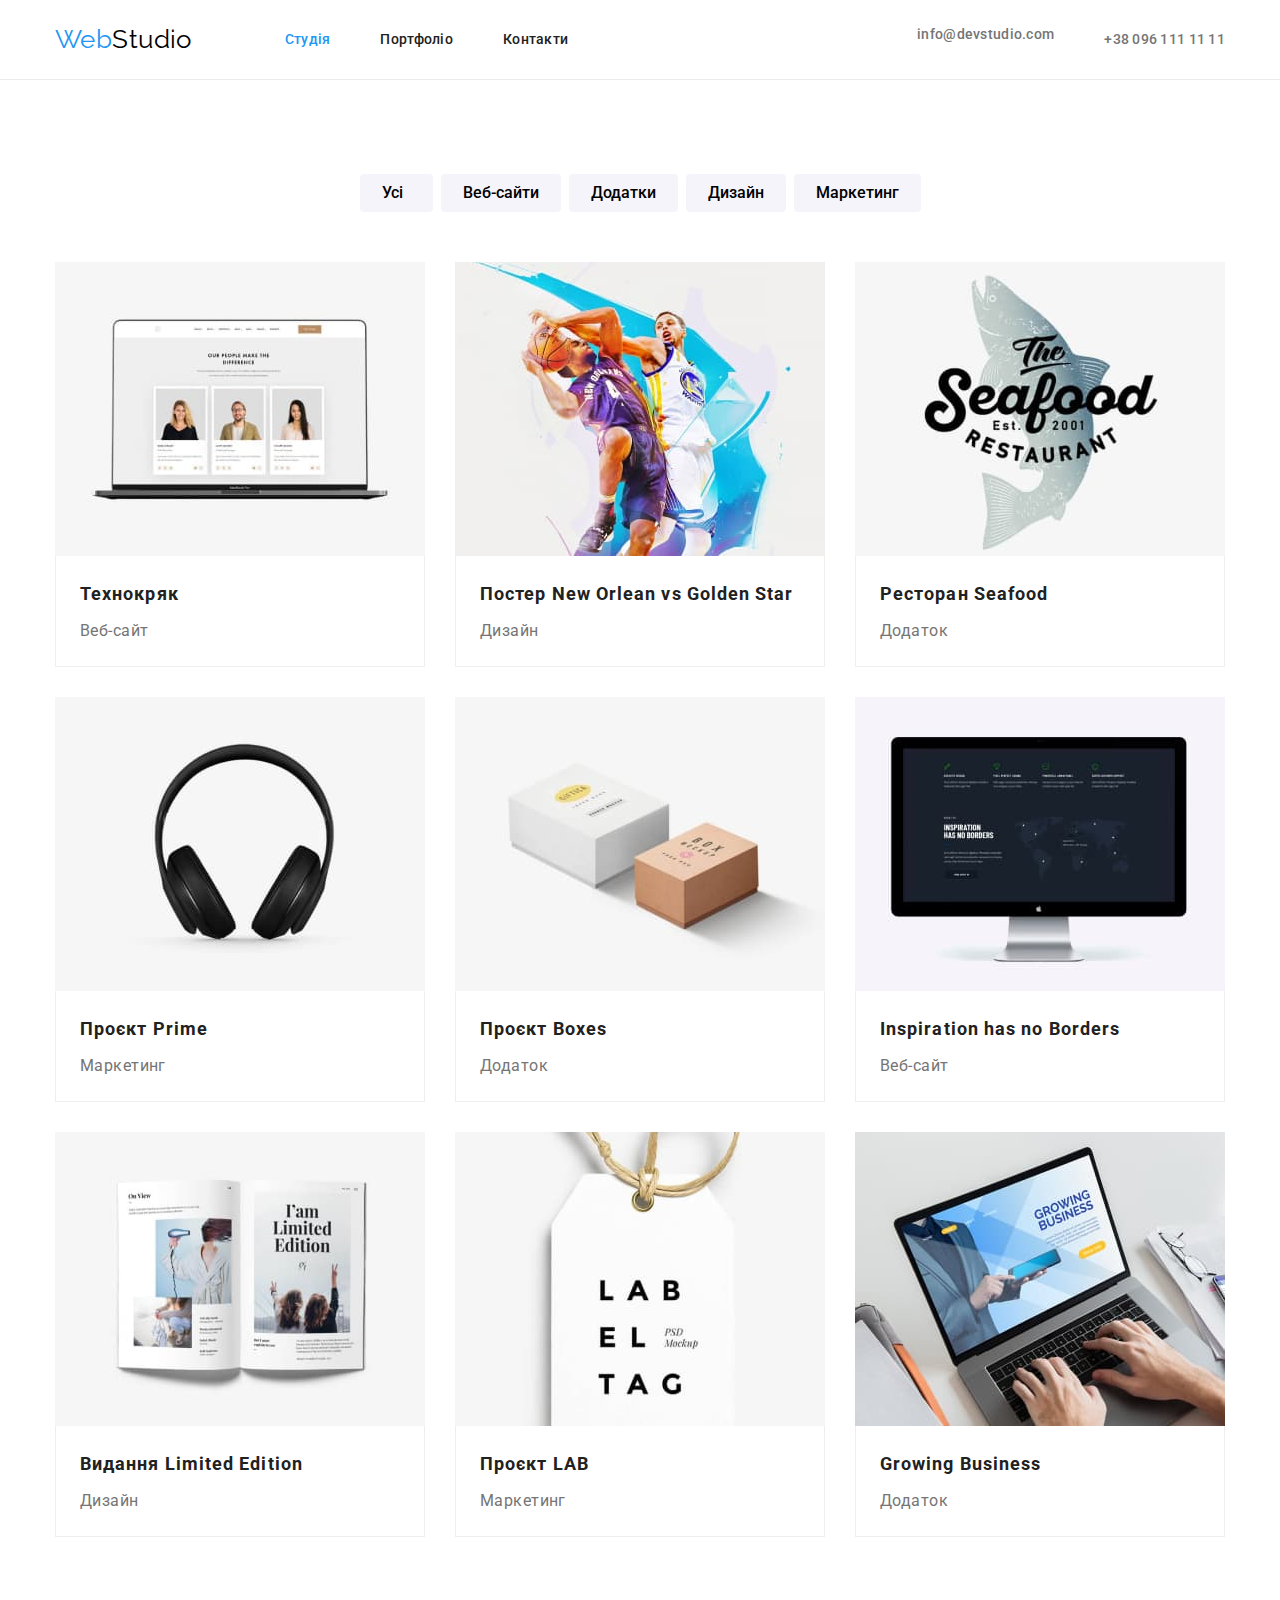
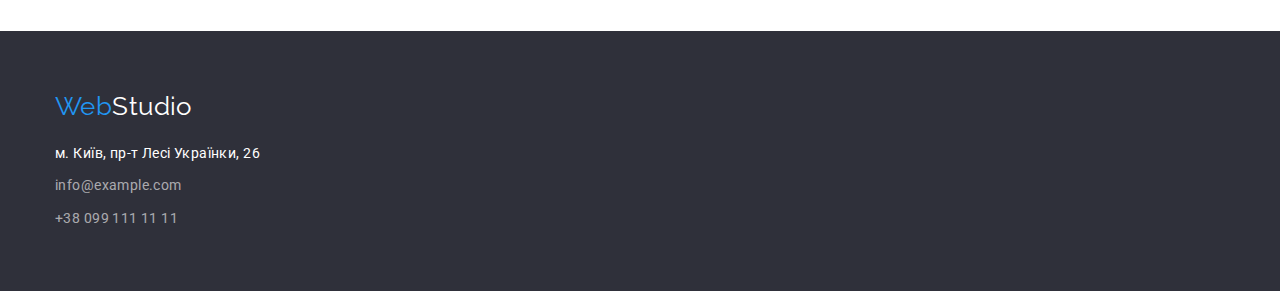
==== commit 530217dd: "Update portfolio.html" ====
--- a/portfolio.html
+++ b/portfolio.html
@@ -18,23 +18,23 @@
 </head>
 
 <body>
-    <header>
-        <div class="container nav">
+    <header class="header">
+        <div class="header container ">
             <nav class="page-nav">
                 <a class="logo" href="./index.html" lang="en"><span class="logo-color">Web</span>Studio</a>
                 <ul class="menu">
-                    <li class="menu-item"><a class="menu-link" href="./index.html">Студія</a> </li>
-                    <li class="menu-item"><a class="menu-link current " href="./portfolio.html"> Портфоліо </a></li>
+                    <li class="menu-item"><a class="menu-link current " href="./index.html">Студія</a> </li>
+                    <li class="menu-item"><a class="menu-link" href="./portfolio.html"> Портфоліо </a></li>
                     <li class="menu-item"><a class="menu-link" href=""> Контакти</a> </li>
                 </ul>
-                <ul class="contact-list">
-                    <li class="contact-item"><a class="contact-link"
-                            href="mailto:info@devstudio.com">info@devstudio.com</a>
-                    </li>
-                    <li class="contact-item"><a class="contact-link" href="tel:+380961111111">+38 096 111 11 11</a>
-                    </li>
-                </ul>
             </nav>
+            <ul class="contact-list">
+                <li class="contact-item"><a class="contact-link" href="mailto:info@devstudio.com">info@devstudio.com</a>
+                </li>
+                <li class="contact-item"><a class="contact-link" href="tel:+380961111111">+38 096 111 11 11</a>
+                </li>
+            </ul>
+
         </div>
     </header>
 
@@ -127,21 +127,21 @@
     <footer class="footer">
         <div class="container">
             <a class="logo-footer" href="./index.html" lang="en"><span class="logo-color">Web</span>Studio</a>
-
+    
             <address>
                 <ul class="contact-list-footer">
                     <li class="contact-item"><a class="contact-link-footer" href="https://goo.gl/maps/TKHAfj8g6pcMw5vT8"
                             target="_blank" rel="noopener noreferrer"> <span class="address">м. Київ, пр-т Лесі
-                                Українки,26</span></a></li>
+                                Українки, 26</span></a></li>
                     <li class="contact-item"><a class="contact-link-footer"
                             href="mailto:info@example.com">info@example.com</a></li>
                     <li class="contact-item"><a class="contact-link-footer" href="tel:+380991111111">+38 099 111 11
-                            11</a>
-                    </li>
+                            11</a></li>
                 </ul>
             </address>
+    
+    
         </div>
     </footer>
-</body>
 
 </html>
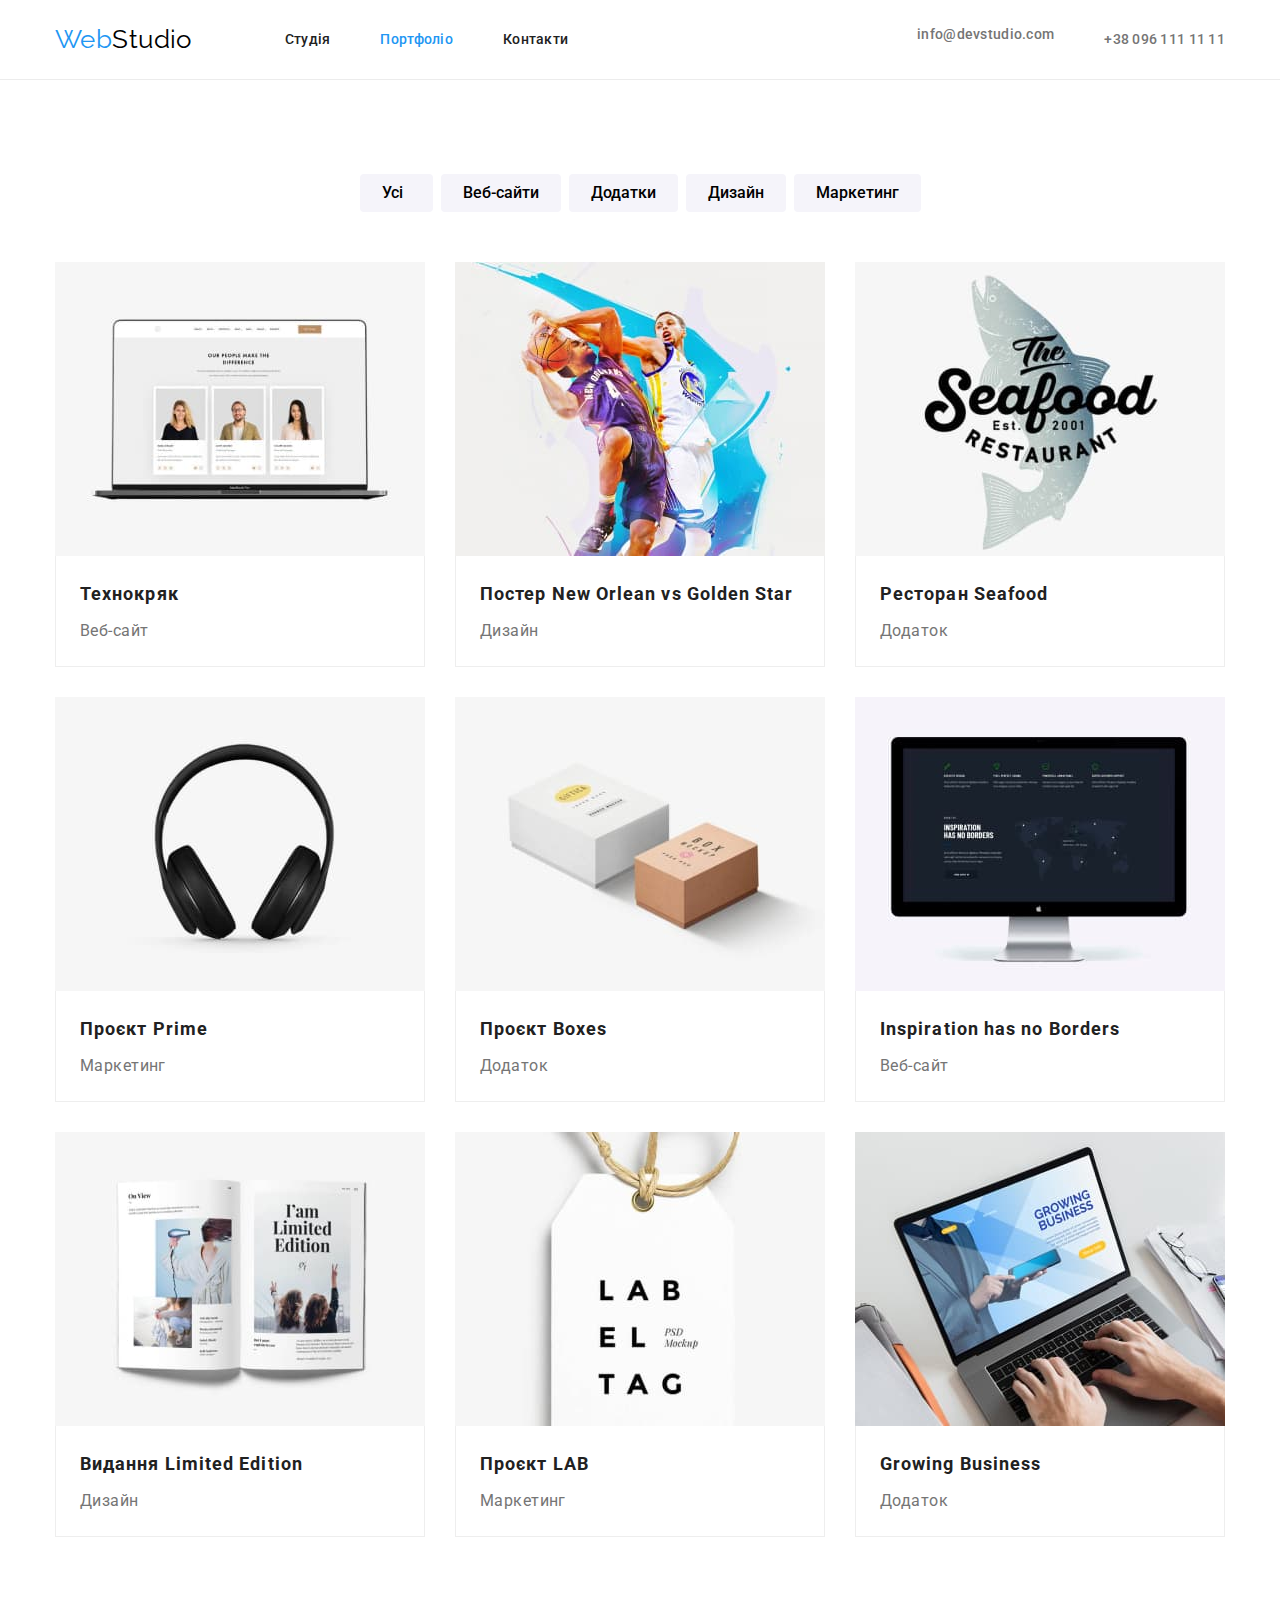
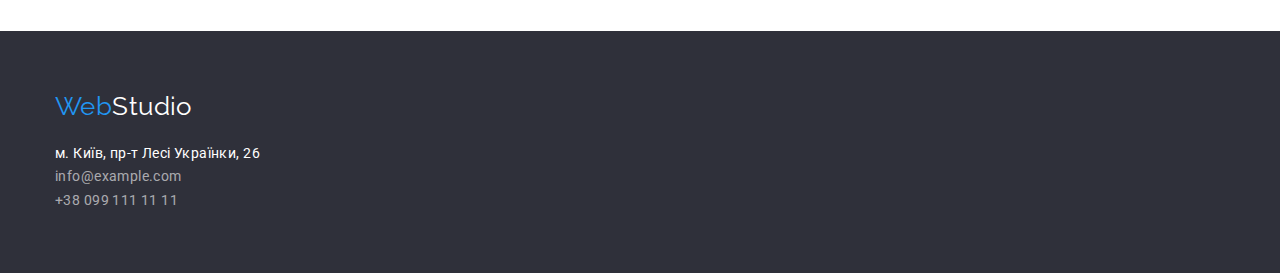
==== commit 220b697a: "Update portfolio.html" ====
--- a/portfolio.html
+++ b/portfolio.html
@@ -23,8 +23,8 @@
             <nav class="page-nav">
                 <a class="logo" href="./index.html" lang="en"><span class="logo-color">Web</span>Studio</a>
                 <ul class="menu">
-                    <li class="menu-item"><a class="menu-link current " href="./index.html">Студія</a> </li>
-                    <li class="menu-item"><a class="menu-link" href="./portfolio.html"> Портфоліо </a></li>
+                    <li class="menu-item"><a class="menu-link" href="./index.html">Студія</a> </li>
+                    <li class="menu-item"><a class="menu-link current" href="./portfolio.html"> Портфоліо </a></li>
                     <li class="menu-item"><a class="menu-link" href=""> Контакти</a> </li>
                 </ul>
             </nav>
@@ -34,7 +34,7 @@
                 <li class="contact-item"><a class="contact-link" href="tel:+380961111111">+38 096 111 11 11</a>
                 </li>
             </ul>
-
+    
         </div>
     </header>
 
@@ -130,17 +130,16 @@
     
             <address>
                 <ul class="contact-list-footer">
-                    <li class="contact-item"><a class="contact-link-footer" href="https://goo.gl/maps/TKHAfj8g6pcMw5vT8"
-                            target="_blank" rel="noopener noreferrer"> <span class="address">м. Київ, пр-т Лесі
+                    <li class="contact-item-footer"><a class="contact-link-footer"
+                            href="https://goo.gl/maps/TKHAfj8g6pcMw5vT8" target="_blank" rel="noopener noreferrer"> <span
+                                class="address">м. Київ, пр-т Лесі
                                 Українки, 26</span></a></li>
-                    <li class="contact-item"><a class="contact-link-footer"
+                    <li class="contact-item-footer"><a class="contact-link-footer"
                             href="mailto:info@example.com">info@example.com</a></li>
-                    <li class="contact-item"><a class="contact-link-footer" href="tel:+380991111111">+38 099 111 11
+                    <li class="contact-item-footer"><a class="contact-link-footer" href="tel:+380991111111">+38 099 111 11
                             11</a></li>
                 </ul>
             </address>
-    
-    
         </div>
     </footer>
 
